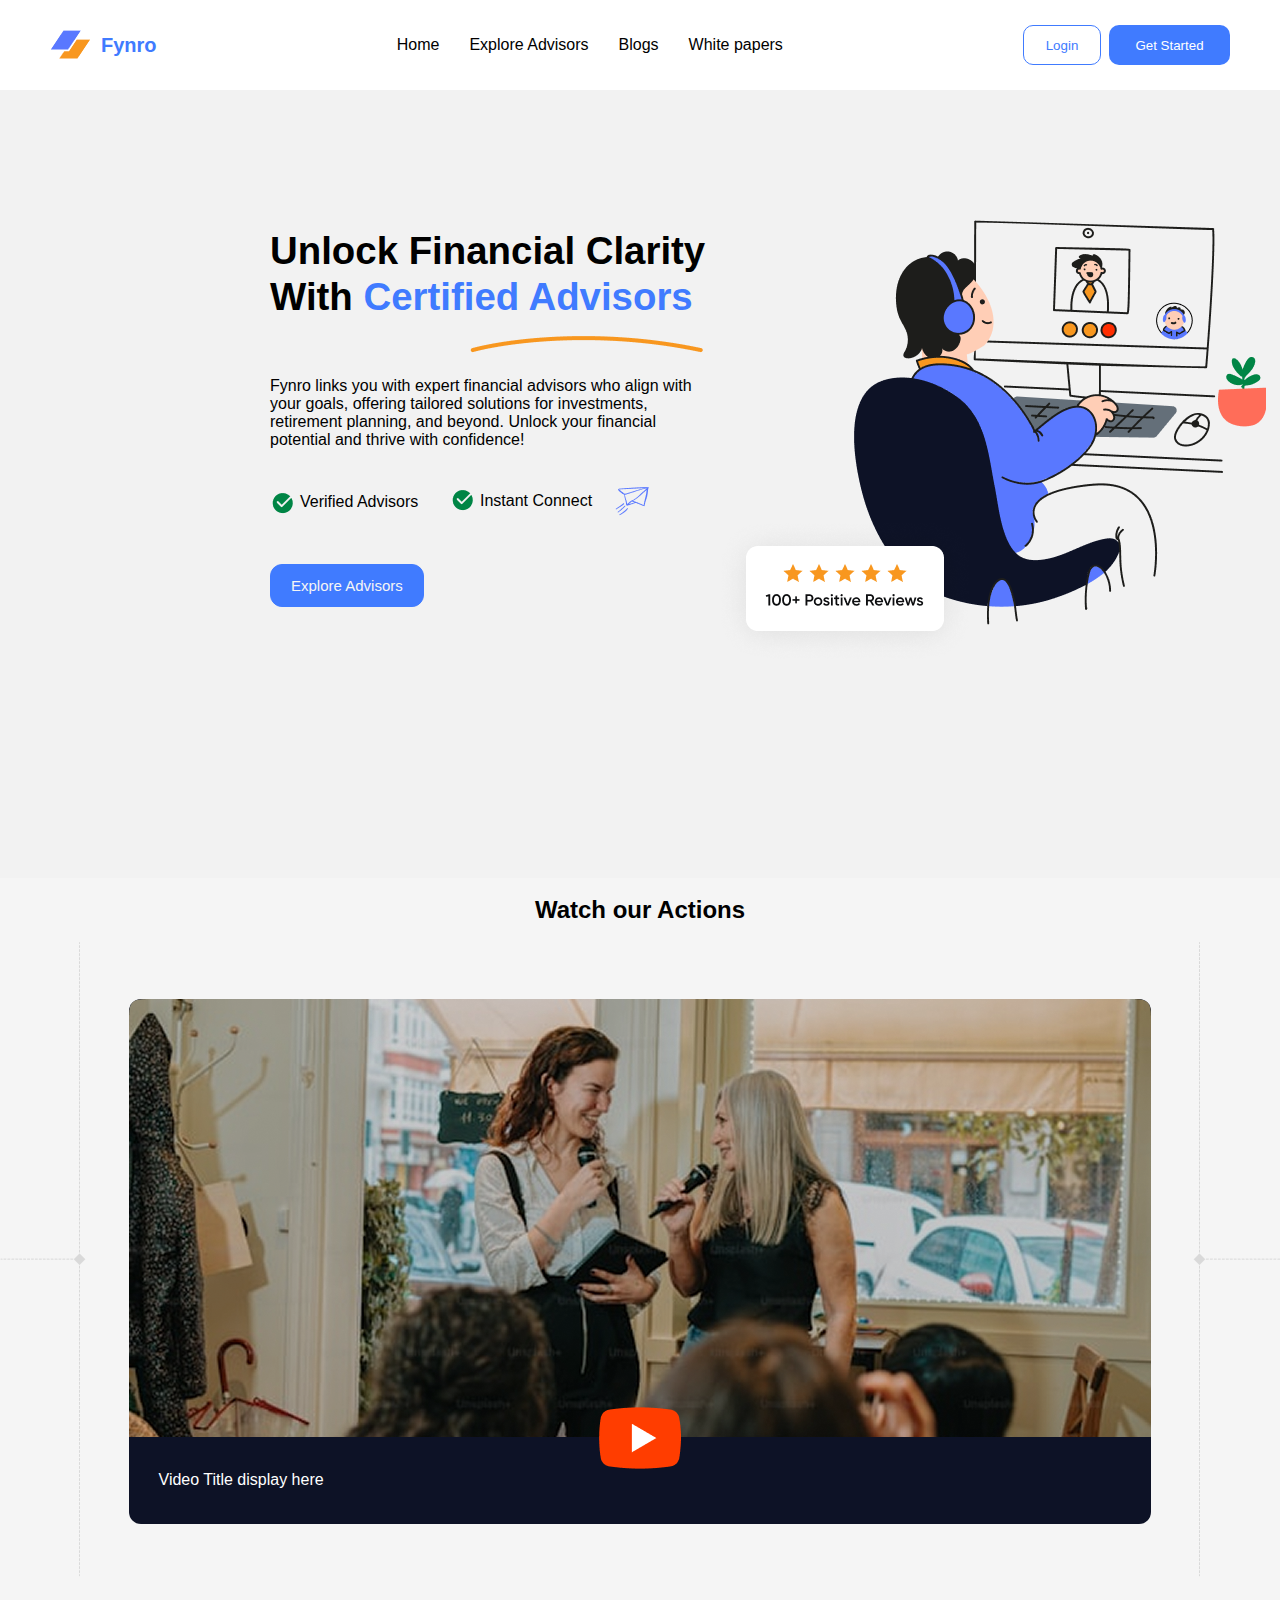
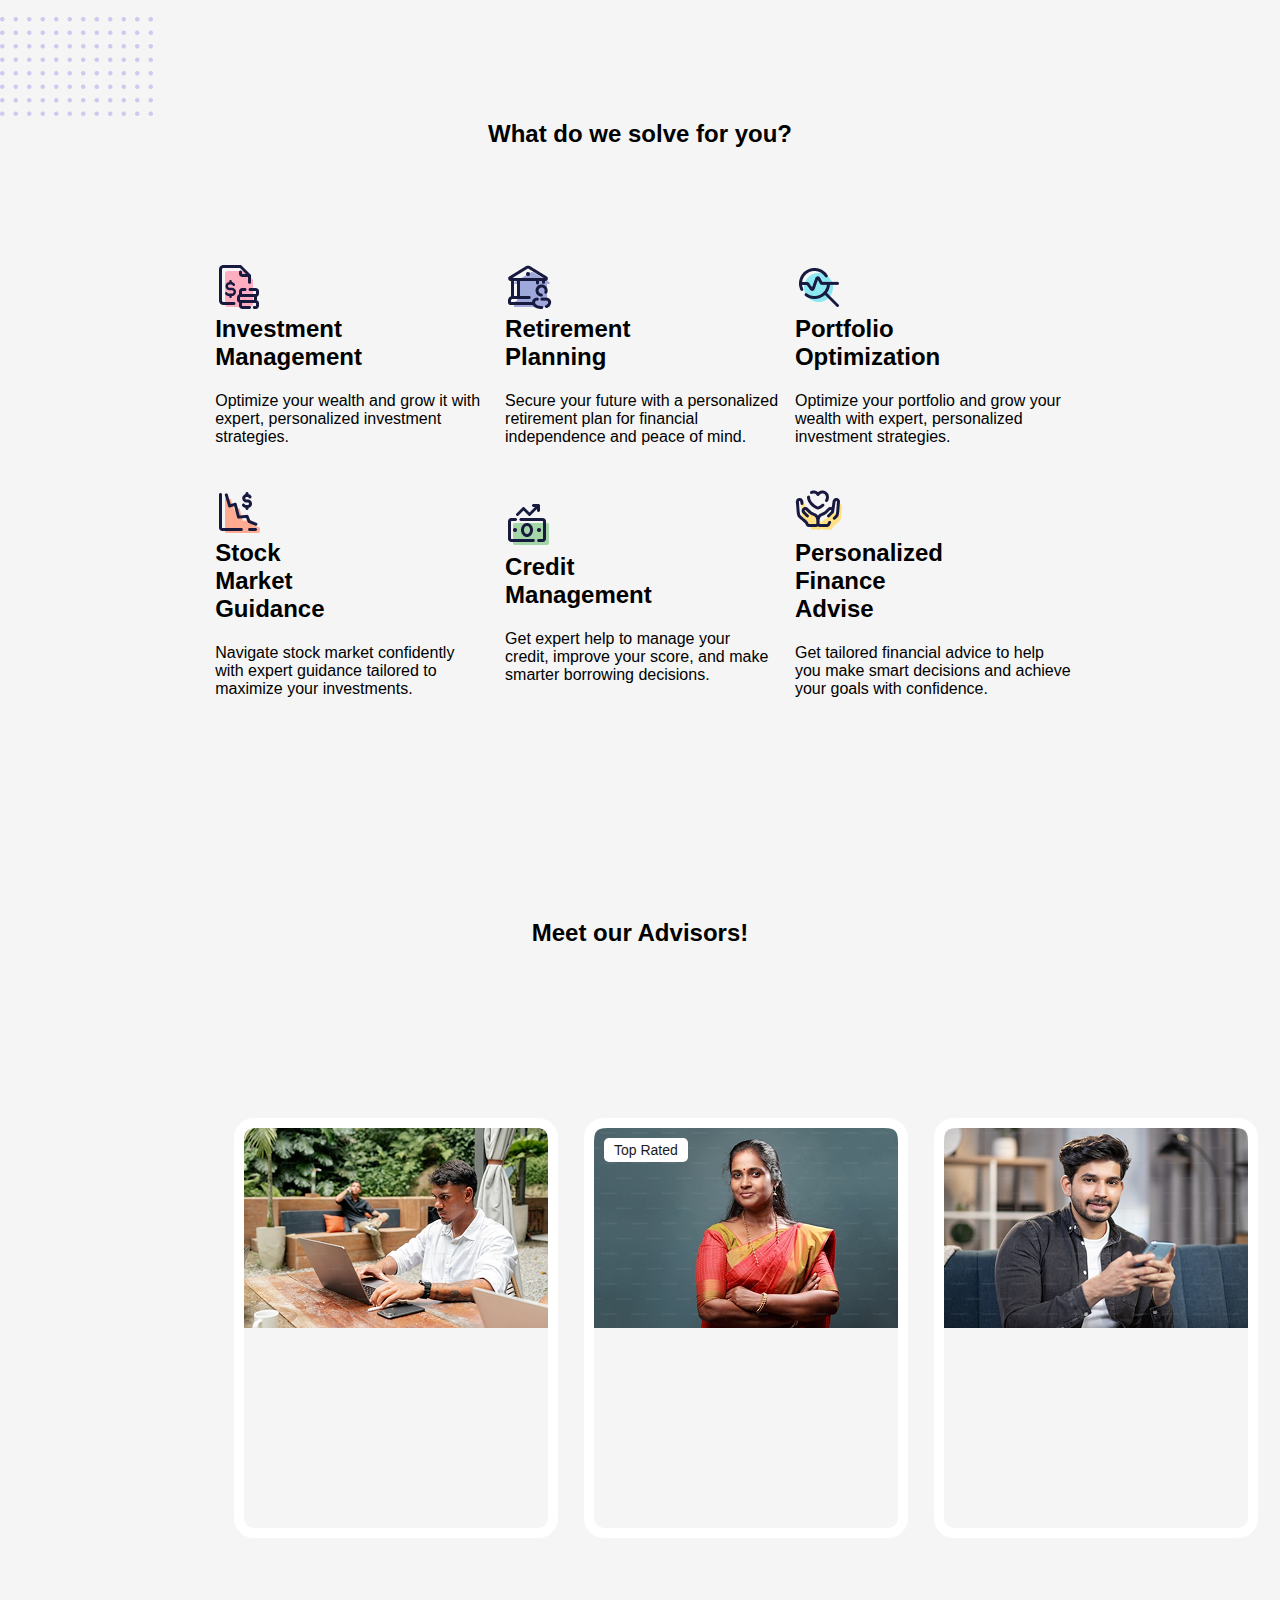
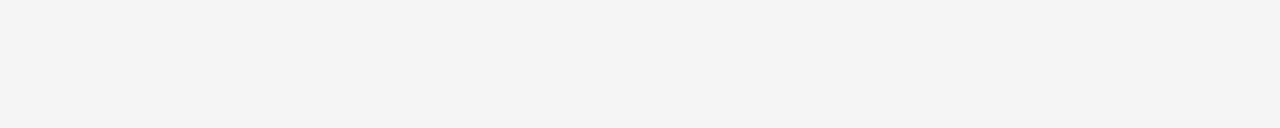
==== index.html @ e655e8bc "init" ====
<!DOCTYPE html>
<html lang="en">
<head>
    <meta charset="UTF-8">
    <meta name="viewport" content="width=device-width, initial-scale=1.0">
    <title>Fynro Website GTM</title>
    <link rel="stylesheet" href="">
    <link rel="stylesheet" href="style.css">
    <link href="https://fonts.cdnfonts.com/css/gilroy-bold" rel="stylesheet">
    <link rel="stylesheet" href="image.src/">
</head>
<body>

    <nav class="navbar">
        <div class="logo">
            <img src="image.src/Logo.png" alt="">
            <span>Fynro</span>
        </div>
        <ul class="list">
            <li><a href="#" class="active">Home</a></li>
            <li><a href="#">Explore Advisors</a></li>
            <li><a href="#">Blogs</a></li>
            <li><a href="#">White papers</a></li>
        </ul>
        <div class="buttons">
            <button class="login-btn">Login</button>
            <button class="get-started-btn">Get Started</button>
        </div>
    </nav>
    <div class="hello">
        <div class="hi">
            <div class="container">
                <div class="star"><img src="Frame 1000003969.png" alt=""></div>
                <h1>Unlock Financial Clarity<br>With <span class="highlight">Certified Advisors</span></h1>
                <br><br>
                <div class="line">
                    <img src="image.src/Vector 32.png" alt="">
                </div>
                <p>
                    Fynro links you with expert financial advisors who align with <br>your goals, offering tailored solutions 
                    for investments,<br> retirement planning, and beyond. Unlock your financial <br>potential and thrive with confidence!
                </p>
                <br>
                <div class="tick1"><img src="image.src/icons8-tick (2) 1.png" alt=""></div>
                <p class="k">Verified Advisors</p>
                <div class="tick2"><img src="image.src/icons8-tick (2) 1.png" alt=""></div>
                <p class="l">Instant Connect</p>
                <div class="tele"><img src="image.src/Frame 1000003962.png" alt=""></div>
                <button class="exp">Explore Advisors</button>
            </div>
        </div>
        <div class="img"><img src="image.src/Frame 1000004134.png" alt="image"></div>
    </div>
    <br>
    <h2 class="nigg">Watch our Actions</h2>
    <br>
    <div class="ji">
        <div class="desi"><img src="image.src/Group 1000003464.png" alt=""></div>
        <div class="box">
        <div class="yt"><img src="image.src/icons8-youtube-logo 1.png" alt="icons8-youtube-logo"></div>
        <div class="video"><img src="image.src/Rectangle 61064.png" alt=""></div>
        <div class="t"><p>Video Title display here</p></div>
        </div>

        <div class="desi1"><img src="image.src/Group 1000003460.png" alt=""></div>
    </div>
    <br><br>
    <div class="dots"><img src="image.src/dots.png" alt=""></div>
    <h2 class="nigg">What do we solve for you?</h2>
    <div class="box-3">
        <div class="cont">
            <div class="serve">
                <div><img src="image.src/icons8-investment 1.png" alt=""></div>
                <div class="ti"><h2>Investment Management</h2></div>
                <p>Optimize your wealth and grow it with <br>expert, personalized investment <br>strategies.</p>
            </div>
            <div class="serve">
                <div><img src="image.src/icons8-broker 1.png" alt=""></div>
                <div class="ti"><h2>Retirement Planning</h2></div>
                <p>Secure your future with a personalized <br>retirement plan for financial <br> independence and peace of mind.</p>
            </div>
            <div class="serve">
                <div><img src="image.src/icons8-financial-growth-analysis 1.png" alt=""></div>
                <div class="ti"><h2>Portfolio Optimization</h2></div>
                <p>Optimize your portfolio and grow your <br> wealth with expert, personalized <br> investment strategies.</p>
            </div>
            <div class="serve">
                <div><img src="image.src/icons8-financial-crisis 1.png" alt=""></div>
                <div class="ti"><h2>Stock Market Guidance</h2></div>
                <p>Navigate stock market confidently <br> with expert guidance tailored to <br>maximize your investments.</p>
            </div>
            <div class="serve">
                <img src="image.src/icons8-profit 1.png" alt="">
                <div class="ti"><h2>Credit Management</h2></div>
                <p>Get expert help to manage your <br>credit, improve your score, and make <br>smarter borrowing decisions.</p>
            </div>
            <div class="serve">
                <div><img src="image.src/icons8-charity 1.png" alt=""></div>
                <div class="ti"><h2>Personalized Finance Advise</h2></div>
                <p>Get tailored financial advice to help <br>you make smart decisions and achieve <br> your goals with confidence.</p>
            </div>
        </div>
    </div>
    <h2 class="nigg">Meet our Advisors!</h2>
    <div class="conta">
        <div class="advi">
            <div class="x"><img src="image.src/Rectangle 61040.png" alt=""></div>
            <div class="x"><img src="image.src/Rectangle 61040 (1).png" alt=""> <button class="top">Top Rated</button></div>
            <div class="x"><img src="image.src/Rectangle 61040 (2).png"></div>
        </div>
    </div>
</body>
</html>
---- style.css ----
* {
    margin: 0;
    padding: 0;
    box-sizing: border-box;
}

body {
    background-color: #f5f5f5;
    font-family: 'Gilroy', sans-serif;
}

.navbar {
    display: flex;
    align-items: center;
    justify-content: space-between;
    background: white;
    text-size-adjust: 18px;
    padding: 25px 50px;
}

.logo {
    display: flex;
    align-items: center;
    font-size: 20px;
    font-weight: bold;
    color: black;
}

.logo img {
    width: 40p.89x;
    margin-right: 10px;
}

.list {
    list-style: none;
    display: flex;
    gap: 30px;
}

.list li {
    display: inline;
}

.list a {
    text-decoration: none;
    color: black;
    font-size: 16px;
    font-weight: 500;
}
.list a:hover{
    color:#F8971F;
    transition: .1s;
}
.active{
    color: #F8971F;
}
.buttons {
    display: flex;
    justify-content: center;
    gap: 8px;
    cursor: pointer;
}

.login-btn {
    width: 78px;
    height: 40px;
    padding: 10px 20px;
    border: 1px solid #407BFF;
    background: white;
    color: #407BFF;
    border-radius: 10px;
    cursor: pointer;
    gap: 8px;
}

.get-started-btn {
    width: 121px;
    height: 40px;
    padding: 10px 20px;
    background: #407BFF;
    color: white;
    border: none;
    border-radius: 10px;
    cursor: pointer;
}
.hello{

    display: flex; 
    justify-content: space-between;
    width: 1336px;
    height: 788px;
    gap: 20px; 
    padding: 20px;
    background-color:#f2f2f2;
}
.img{
    position: relative;
    top: 100px;
    right: 50px ;
}
.hi{
    position: relative;
    top: 100px;
    left: 250px;
    width: 545px;
    height: 462px;
}
.text{
    font-size: larger;
    font-weight: 800;
}
span{
    color: #407BFF;
}
h1{
    font-size: 36px;
    font-weight: 700;
    line-height: 1.2;
    color: #000;
    font-size: 240%;
}
p{
    width: 450px;
    height:96px;
    font-weight: 400;
    font-family: 'Gilroy', sans-serif;
}
.line{
    position: relative;
    top: -20px;
    left: 200px;
}
.star{
    position: relative;
    top: 20px;
    right: 32px;
}
.tick1{
    position: relative;
}
.tick2{
    position: relative;
    top: -128px;
    right: -180px;
}
.k{
    position: relative;
    top: -27px;
    left: 30px;

}
.l{
    position: relative;
    top: -153px;
    right: -210px;
}
.tele{
    position: relative;
    top: -254px;
    right: -345px;
}
.exp{
    position: relative;
    bottom: 210px;
    border: 1px solid #407BFF;
    border-radius: 12px;
    size: 56px;
    gap: 8px;
    padding: 12px 20px;
    color: #f5f5f5;
    background-color: #407BFF;
    font-size: 15px;
    cursor: pointer;
}
.ji{
    background-color: #f5f5f5;
    text-align: center;
    display: flex;
    justify-content: center; /* Centers horizontally */
    align-items: center;
}
.nigg{
    text-align: center;
}
.video{
    width: 1022px;
    height: 438px;
}
.box{
    width: 1022px;
    height: 525px; 
    background-color: #0D1226;
    border-radius: 12px;
}
.ji{
    justify-content: space-between;
}
.t{
    text-align: left;
    padding: 30px;
    font-family: 'Gilroy', sans-serif;
}
.t p{
    size: 20px;
    font-weight: 400;
    line-height: 26px;
    color: #ffff;
}
.yt{
    position: absolute;
    top: 160%;
    left: 50%;
    transform: translate(-50%, -50%);
    height: auto;
    cursor: pointer; 
}
.box-3{
    padding: 15px 9%;
    padding-bottom: 100px;

}
.cont{
    display: grid;
    width: 100%;
    height: 100%;
    align-items: center;
    grid-template-columns: repeat(3, .5fr);
    padding: 90px;

}
.ti{
    display: flex;
    justify-content: flex-start;    
}
.cont p{
    display: flex;
    align-items: center;
}
.serve{
    justify-content: space-around;
    width: 100px;
    height: auto;
    padding: 10px;

}
.conta{
    height: 781px;
    text-align: center;
    padding: 260px;
    border: 1px solid;
    border-image-source: linear-gradient(89.88deg, rgba(89, 120, 255, 0.12) -0.71%, rgba(89, 120, 255, 0) 87.02%);


}
.advi{
    display: flex;
    justify-content: space-around;
    height: 420px;
    width: 1050px;
    position: relative;
    bottom: 100px;
    left: -50px;

}
.x{
    position: relative;
    top: 10px;
    left: 10px;
    justify-content: space-between;
    border: 10px solid #ffffff;
    border-radius: 20px;
}
.top{
    display: inline-block;
    background-color: white;
    color: #1a1a1a;
    font-size: 14px;
    font-weight: 200;
    padding: 4px 10px;
    border-radius: 5px;
    border: none;
    position: absolute;
    top: 10px;
    left: 10px;
    cursor: pointer;
}
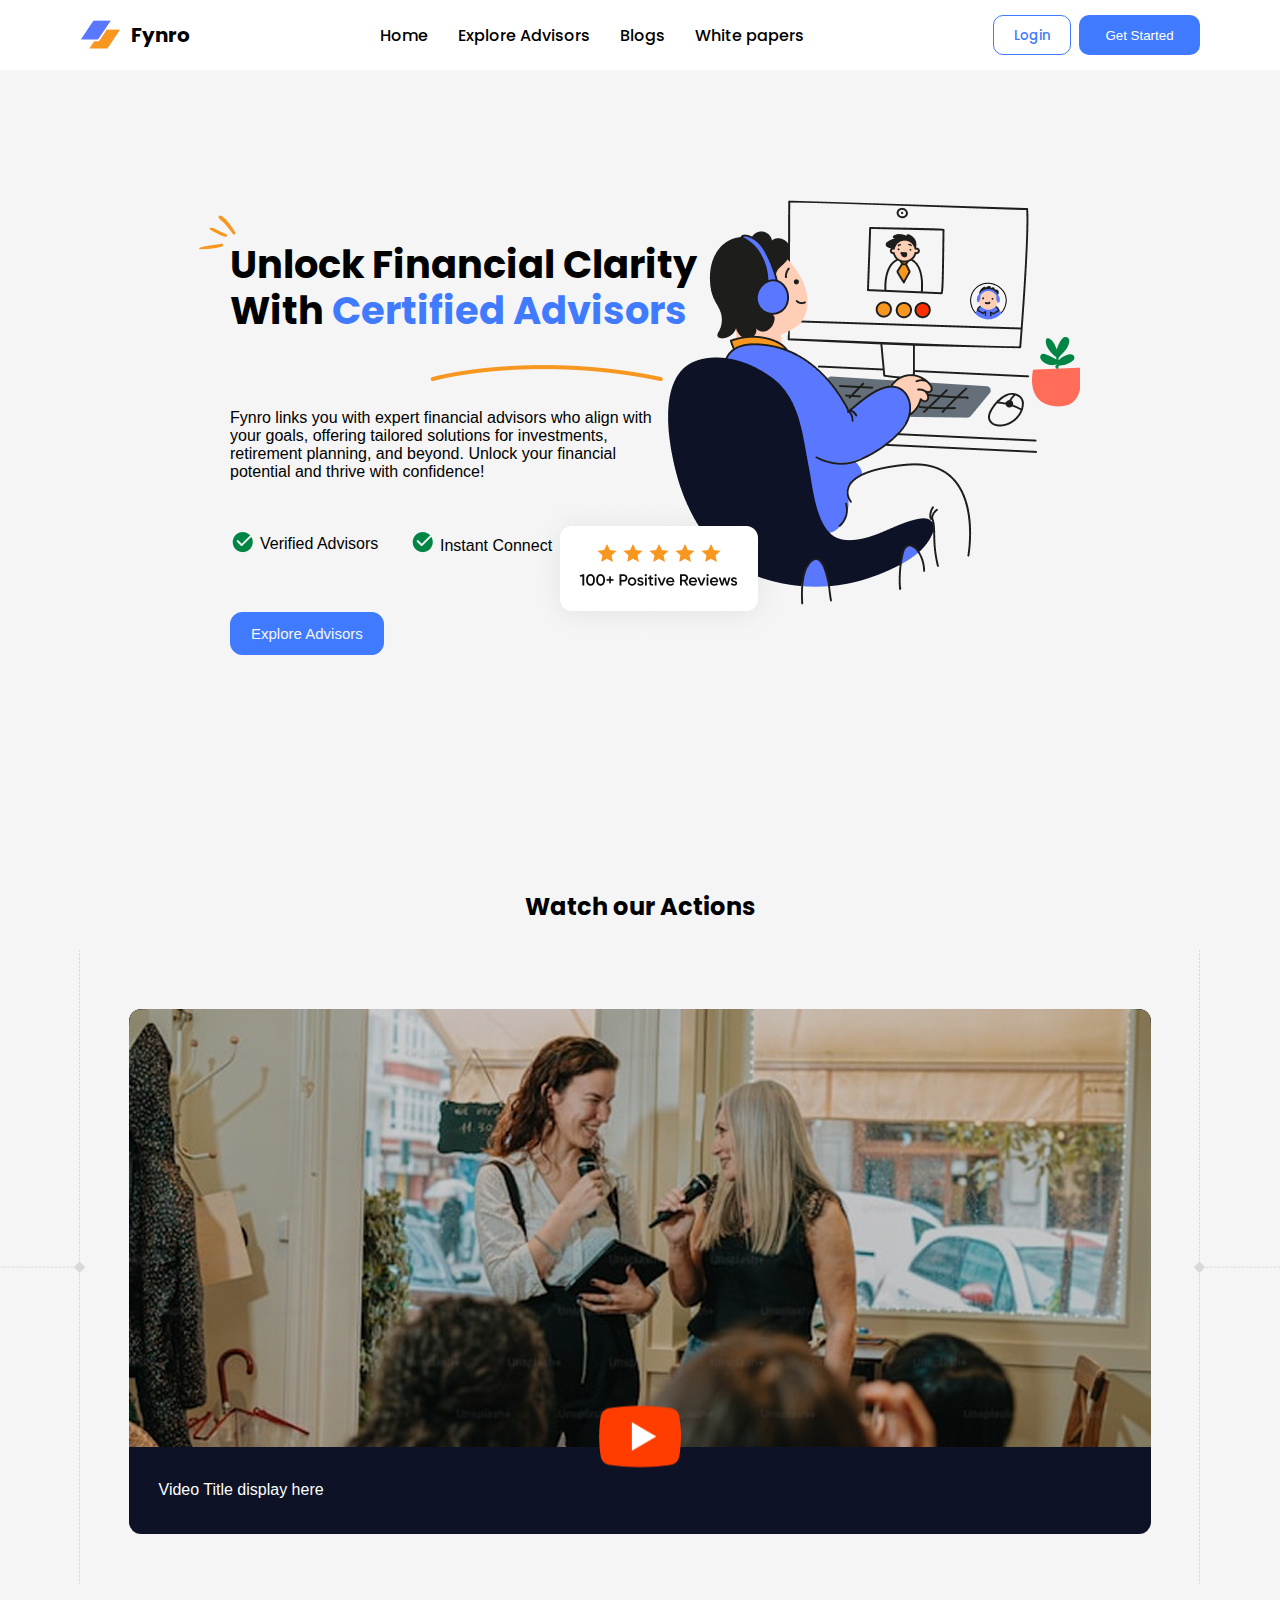
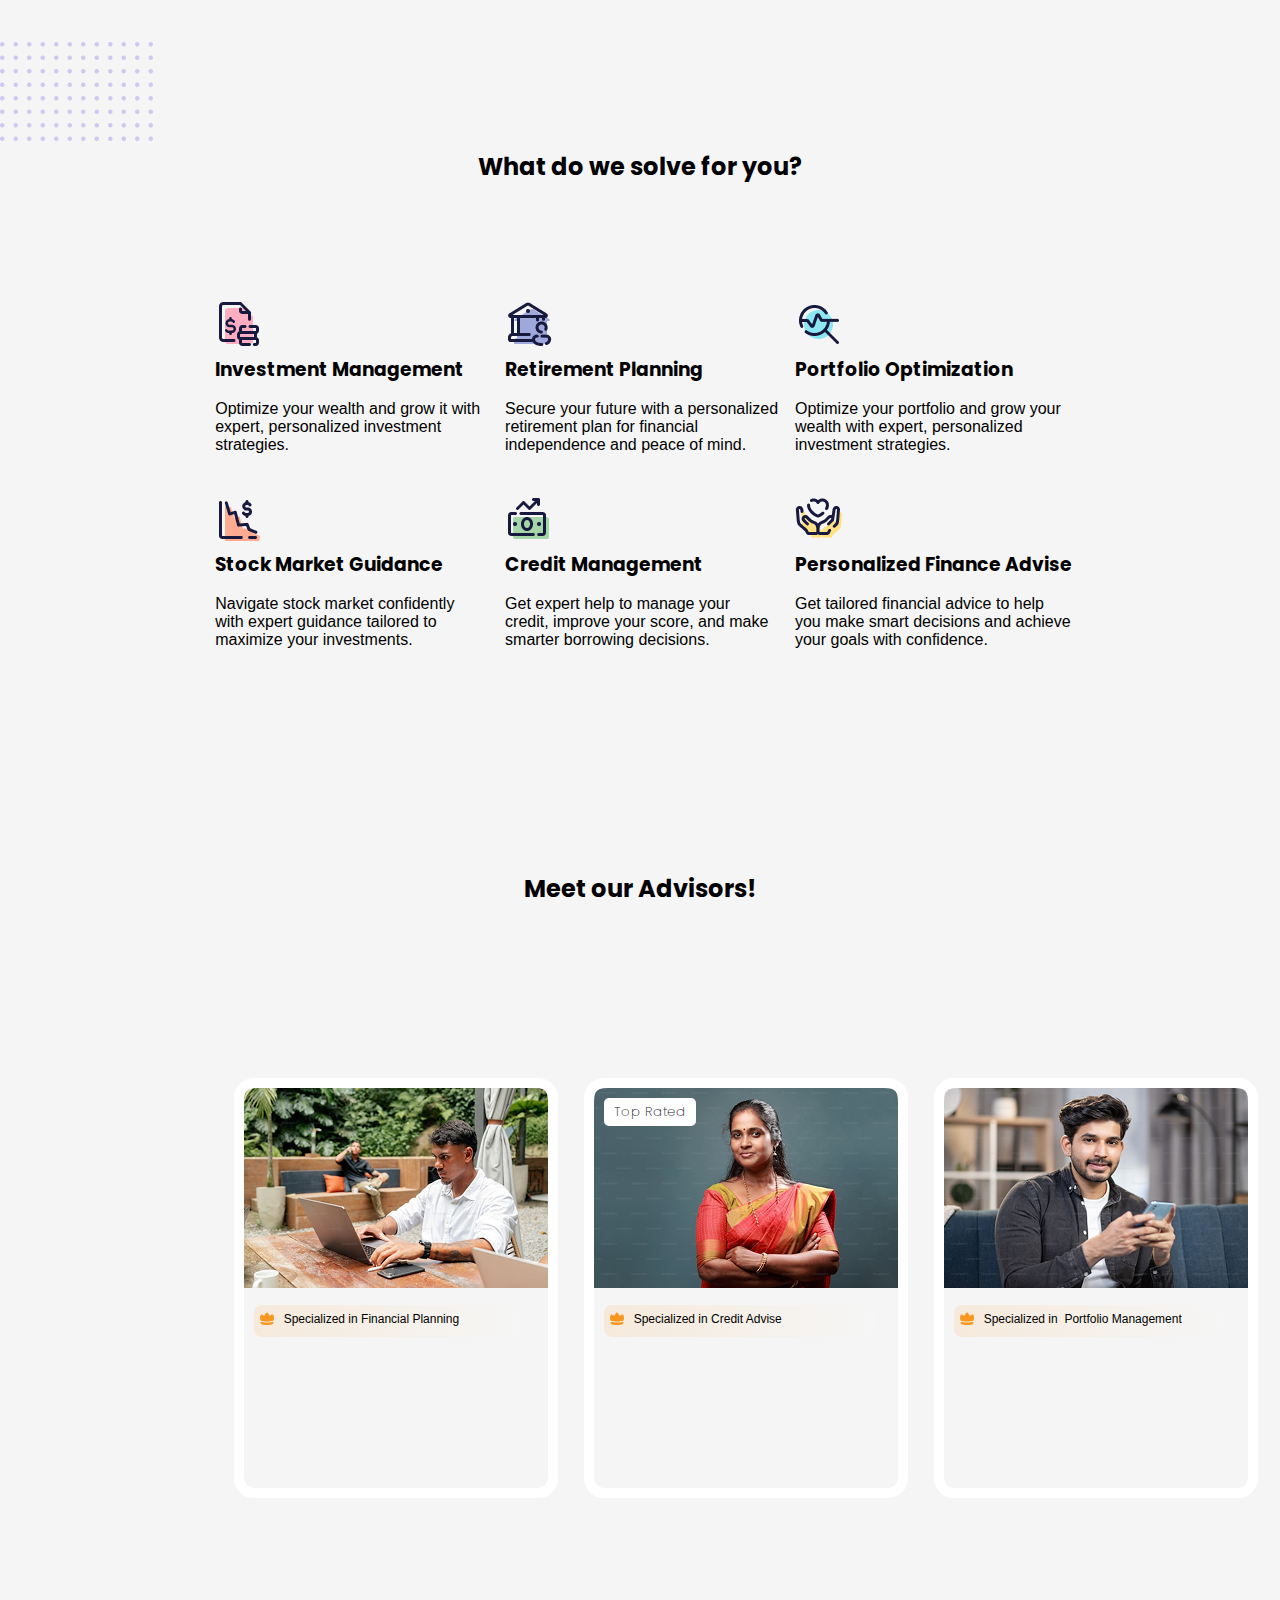
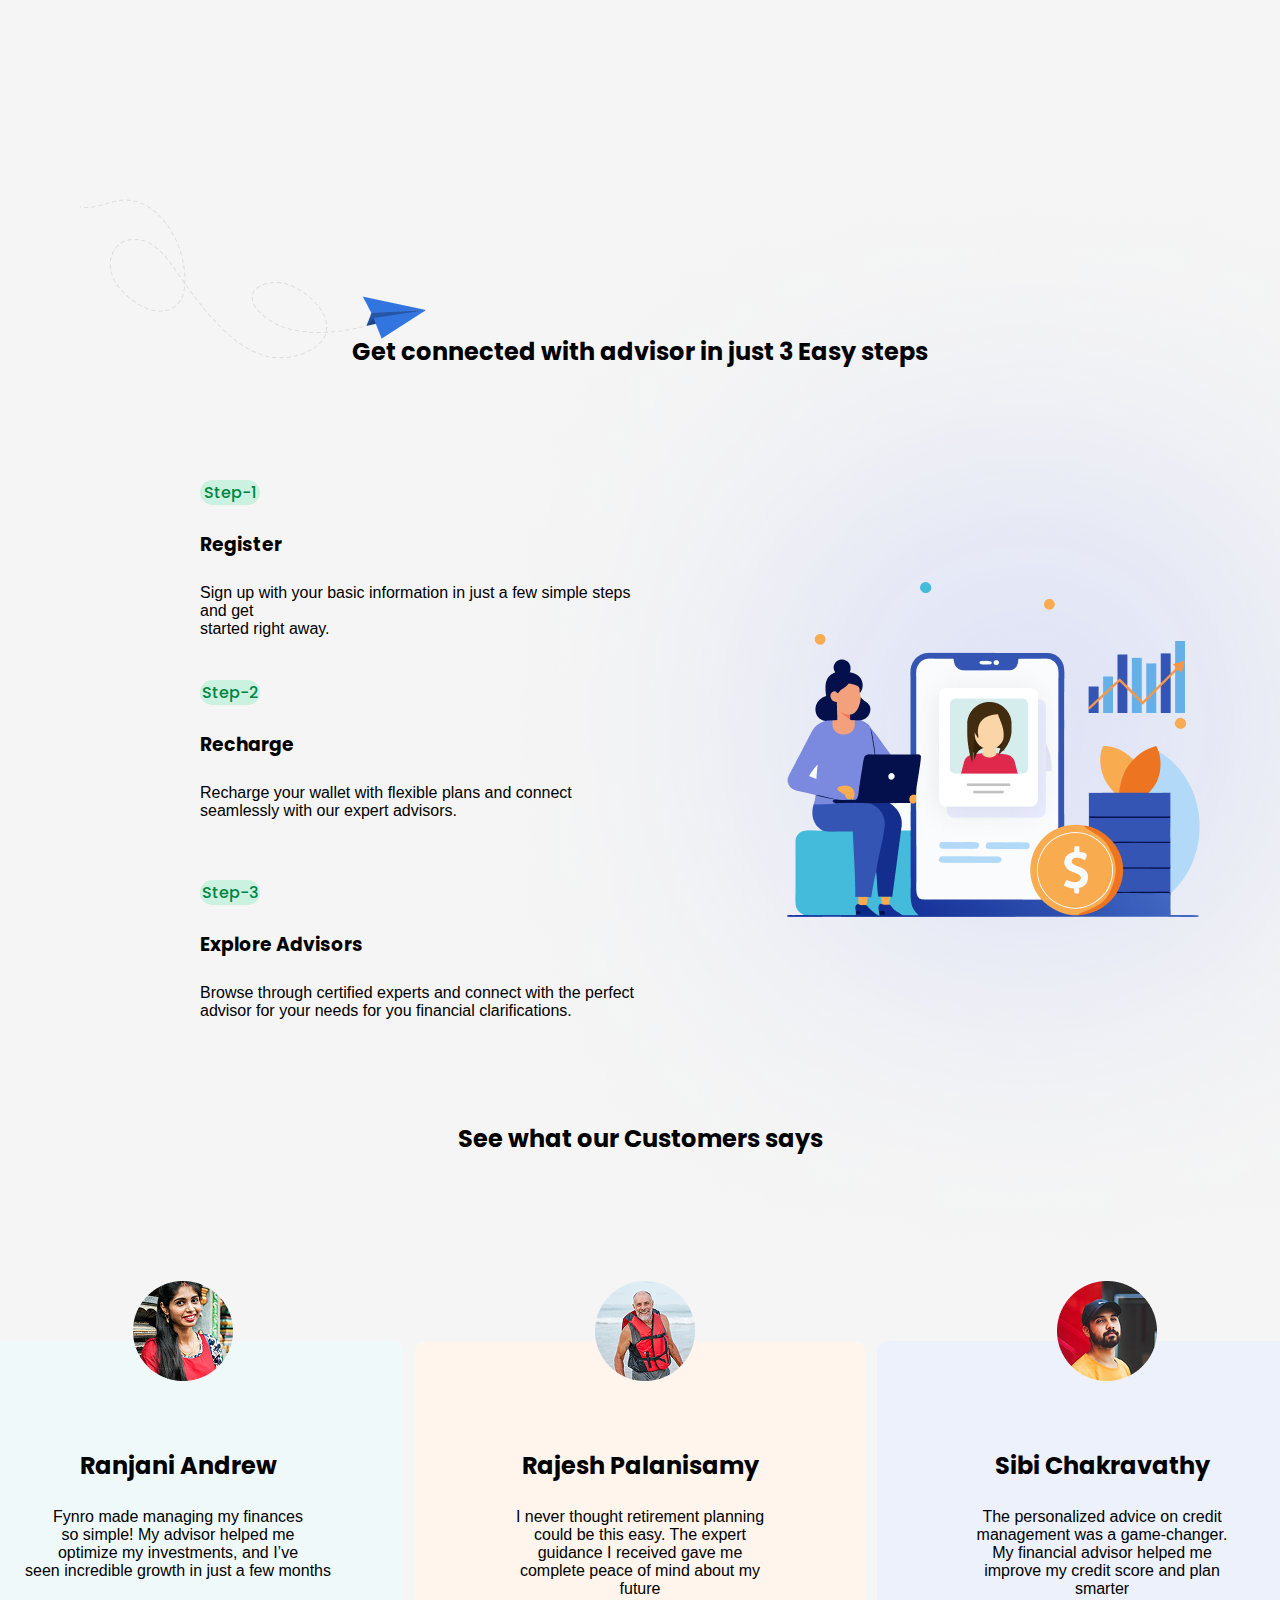
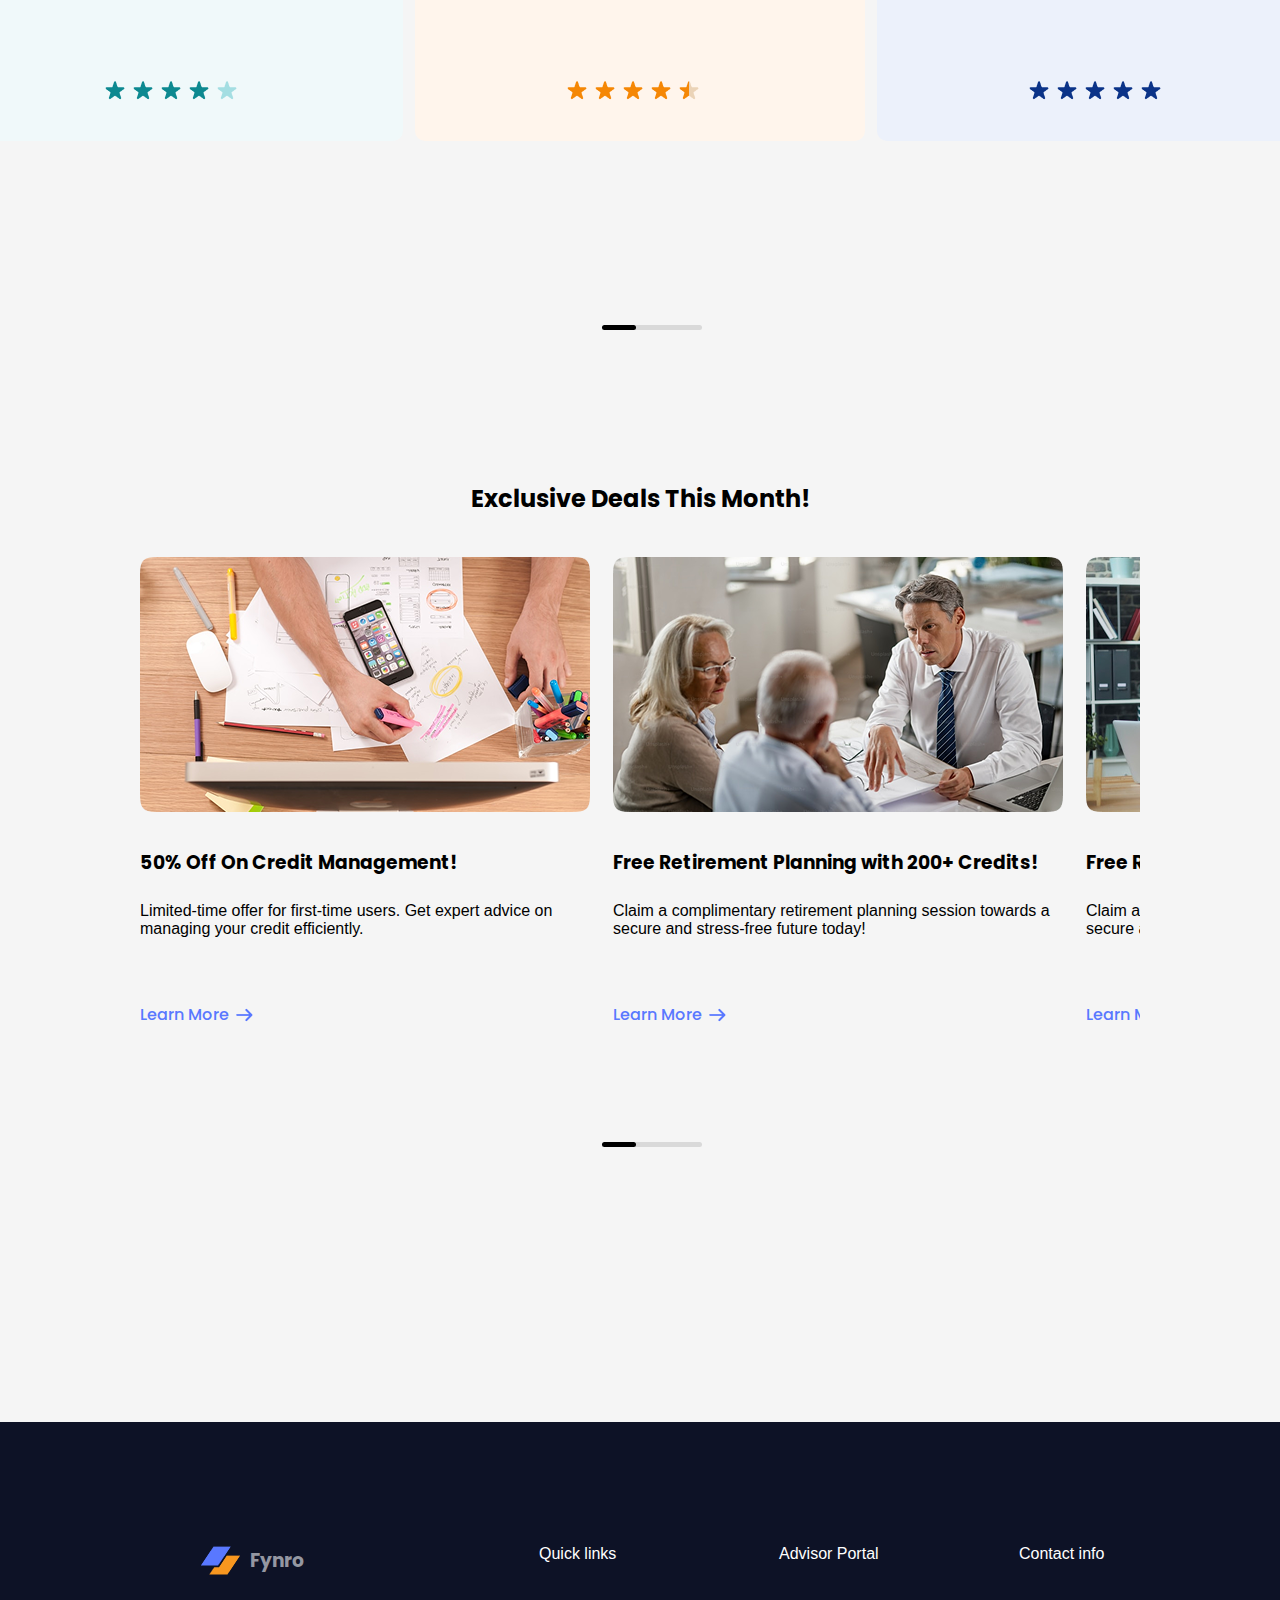
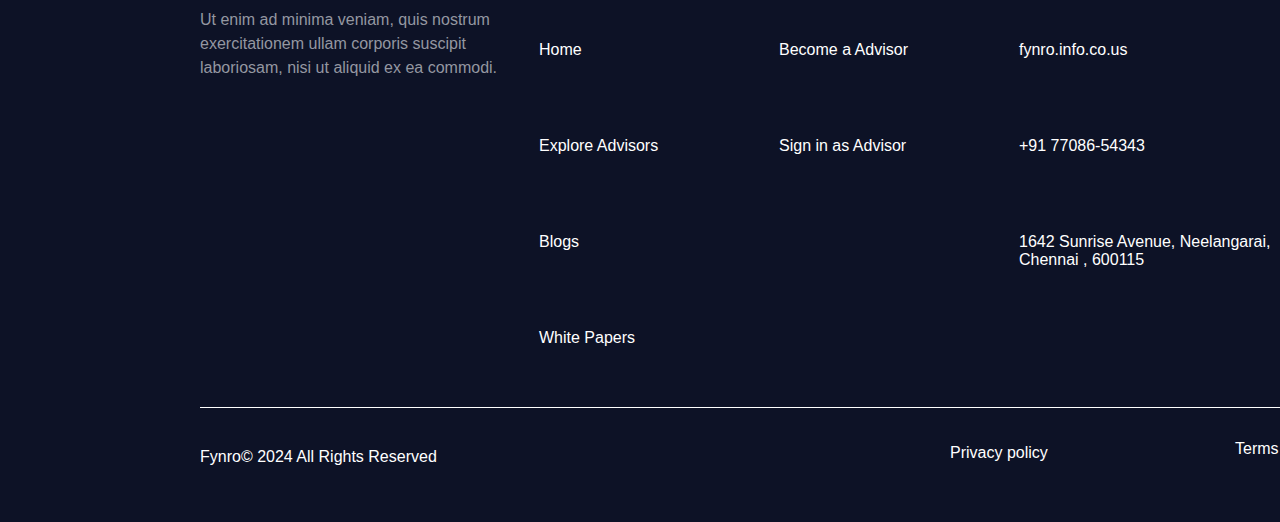
==== commit 0e8a9053: "added 4 pages" ====
--- a/index.html
+++ b/index.html
@@ -6,8 +6,14 @@
     <title>Fynro Website GTM</title>
     <link rel="stylesheet" href="">
     <link rel="stylesheet" href="style.css">
-    <link href="https://fonts.cdnfonts.com/css/gilroy-bold" rel="stylesheet">
+    <link rel="preconnect" href="https://fonts.googleapis.com">
+<link rel="preconnect" href="https://fonts.gstatic.com" crossorigin>
+<link href="https://fonts.googleapis.com/css2?family=Poppins:ital,wght@0,100;0,200;0,300;0,400;0,500;0,600;0,700;0,800;0,900;1,100;1,200;1,300;1,400;1,500;1,600;1,700;1,800;1,900&display=swap" rel="stylesheet">
+<link href="https://fonts.cdnfonts.com/css/gilroy-bold" rel="stylesheet">
+
     <link rel="stylesheet" href="image.src/">
+    
+    
 </head>
 <body>
 
@@ -27,10 +33,11 @@
             <button class="get-started-btn">Get Started</button>
         </div>
     </nav>
+    <div class="fpo">
     <div class="hello">
         <div class="hi">
             <div class="container">
-                <div class="star"><img src="Frame 1000003969.png" alt=""></div>
+                <div class="star"><img src="image.src/Frame 1000003969.png" alt=""></div>
                 <h1>Unlock Financial Clarity<br>With <span class="highlight">Certified Advisors</span></h1>
                 <br><br>
                 <div class="line">
@@ -51,7 +58,8 @@
         </div>
         <div class="img"><img src="image.src/Frame 1000004134.png" alt="image"></div>
     </div>
-    <br>
+    <br><br><br><br>
+
     <h2 class="nigg">Watch our Actions</h2>
     <br>
     <div class="ji">
@@ -65,38 +73,38 @@
         <div class="desi1"><img src="image.src/Group 1000003460.png" alt=""></div>
     </div>
     <br><br>
-    <div class="dots"><img src="image.src/dots.png" alt=""></div>
+    <span class="dots"><img src="image.src/dots.png" alt=""></span>
     <h2 class="nigg">What do we solve for you?</h2>
     <div class="box-3">
         <div class="cont">
             <div class="serve">
                 <div><img src="image.src/icons8-investment 1.png" alt=""></div>
-                <div class="ti"><h2>Investment Management</h2></div>
+                <div class="ti"><h3>Investment Management</h3></div>
                 <p>Optimize your wealth and grow it with <br>expert, personalized investment <br>strategies.</p>
             </div>
             <div class="serve">
                 <div><img src="image.src/icons8-broker 1.png" alt=""></div>
-                <div class="ti"><h2>Retirement Planning</h2></div>
+                <div class="ti"><h3>Retirement Planning</h3></div>
                 <p>Secure your future with a personalized <br>retirement plan for financial <br> independence and peace of mind.</p>
             </div>
             <div class="serve">
                 <div><img src="image.src/icons8-financial-growth-analysis 1.png" alt=""></div>
-                <div class="ti"><h2>Portfolio Optimization</h2></div>
+                <div class="ti"><h3>Portfolio Optimization</h3></div>
                 <p>Optimize your portfolio and grow your <br> wealth with expert, personalized <br> investment strategies.</p>
             </div>
             <div class="serve">
                 <div><img src="image.src/icons8-financial-crisis 1.png" alt=""></div>
-                <div class="ti"><h2>Stock Market Guidance</h2></div>
+                <div class="ti"><h3>Stock Market Guidance</h3></div>
                 <p>Navigate stock market confidently <br> with expert guidance tailored to <br>maximize your investments.</p>
             </div>
             <div class="serve">
                 <img src="image.src/icons8-profit 1.png" alt="">
-                <div class="ti"><h2>Credit Management</h2></div>
+                <div class="ti"><h3>Credit Management</h3></div>
                 <p>Get expert help to manage your <br>credit, improve your score, and make <br>smarter borrowing decisions.</p>
             </div>
             <div class="serve">
                 <div><img src="image.src/icons8-charity 1.png" alt=""></div>
-                <div class="ti"><h2>Personalized Finance Advise</h2></div>
+                <div class="ti"><h3>Personalized Finance Advise</h3></div>
                 <p>Get tailored financial advice to help <br>you make smart decisions and achieve <br> your goals with confidence.</p>
             </div>
         </div>
@@ -104,10 +112,161 @@
     <h2 class="nigg">Meet our Advisors!</h2>
     <div class="conta">
         <div class="advi">
-            <div class="x"><img src="image.src/Rectangle 61040.png" alt=""></div>
-            <div class="x"><img src="image.src/Rectangle 61040 (1).png" alt=""> <button class="top">Top Rated</button></div>
-            <div class="x"><img src="image.src/Rectangle 61040 (2).png"></div>
-        </div>
-    </div>
+            <div class="x">
+                <img src="image.src/Rectangle 61040.png" alt="">
+                <div class="ula">
+                    <img src="image.src/icons8-crown (1) 1.png" alt=""style="width: 16px; height: 16px; " class="ig">
+                    <p class="cd">  Specialized in Financial Planning</p>
+                </div>
+            </div>
+            <div class="x">
+                <img src="image.src/Rectangle 61040 (1).png" alt=""> <button class="top">Top Rated</button>
+                <div class="ula">
+                    <img src="image.src/icons8-crown (1) 1.png" alt=""style="width: 16px;height: 16px;"class="ig">
+                    <p class="cd">  Specialized in Credit Advise</p>
+                </div>
+            </div>
+            <div class="x">
+                <img src="image.src/Rectangle 61040 (2).png">
+                <div class="ula">
+                    <img src="image.src/icons8-crown (1) 1.png" alt="" style="width: 16px;height: 16px;" class="ig">
+                    <p class="cd">  Specialized in  Portfolio Management</p>
+                </div>
+            </div>
+        </div>
+    </div>
+    <img src="image.src/Group (1).png" alt="" style="position: relative; top: 80px; left: 80px;">
+    <h2 class="nigg">Get connected with advisor in just 3 Easy steps</h2>
+    <div class="page-4">
+        <div class="frnd">
+            <div class="step">
+                <div style="width: 60px;height: 25px;border-radius: 15px; background: #CBF2E0; text-align:inherit;font-weight: 500; color: #008545; display: flex;justify-content: center;">Step-1</div>
+                <br>
+                <h3>Register</h3>
+                <br>
+                <p>Sign up with your basic information in just a few simple steps and get <br>started right away.</p>
+            </div>
+            <div class="step">
+                <div style="width: 60px;height: 25px;border-radius: 15px; background: #CBF2E0; text-align:inherit;font-weight: 500; color: #008545; display: flex;justify-content: center;">Step-2</div>
+                <br>
+                <h3 >Recharge</h3>
+                <br>
+                <p>Recharge your wallet with flexible plans and connect seamlessly with our expert advisors.</p>
+            </div>
+            <div class="step">
+                <div style="width: 60px;height: 25px;border-radius: 15px; background: #CBF2E0; text-align:inherit;font-weight: 500; color: #008545; display: flex;justify-content: center;">Step-3</div>
+                <br>
+                <h3>Explore Advisors</h3>
+                <br>
+                <p>Browse through certified experts and connect with the perfect <br> advisor for your needs for you financial clarifications.</p>
+            </div> 
+        </div>
+            <div class="image-4"><img src="image.src/Frame 1000003954 (1).png" alt="" ></div>
+    </div>
+    <br><br>
+    <h2 class="nigg">See what our Customers says</h2>
+    <div class="page-5">
+        <div class="cont-5">
+            <div class="content-51">
+                <img src="image.src/logo (3).png" alt="" class="img1">
+                <h2>Ranjani Andrew</h2><br>
+                <p>Fynro made managing my finances <br> so simple! My advisor helped me <br> optimize my investments, and I’ve <br> seen incredible growth in just a few months</p>
+                <br><br><br>
+                <img src="image.src/Frame 1000003973.png" alt="" class="imge">
+            </div>
+            <div class="gap1">   </div>
+            <div class="content-52">
+                <img src="image.src/logo (4).png" alt="" class="img1">
+                <h2>Rajesh Palanisamy</h2><br>
+                <p>I never thought retirement planning  <br>could be this easy. The expert <br>guidance I received gave me <br> complete peace of mind about my <br> future</p>
+                <br><br><br>
+                <img src="image.src/Frame 1000003973 (1).png" alt="" class="imge">
+            </div>
+            <div class="gap1">   </div>
+            <div class="content-53">
+                <img src="image.src/logo (5).png" alt="" class="img1">
+                <h2>Sibi Chakravathy</h2><br>
+                <p>The personalized advice on credit <br>management was a game-changer. <br>My financial advisor helped me <br> improve my credit score and plan <br> smarter</p>
+                <br><br><br>
+                <img src="image.src/Frame 1000003973 (2).png" alt="" class="imge">
+            </div>
+        </div>
+    </div>
+    <div class="scroll">
+        <div class="black"></div>
+    </div>
+    <br><br><br><br><br><br>
+    <h2 class="nigg">Exclusive Deals This Month!</h2>
+    <div class="page-6">
+        <div class="cont-6">
+            <div class="content-6">
+                <img src="image.src/Rectangle 61063.png" alt="">
+                <h3 style="white-space: pre;">
+50% Off On Credit Management!</h3><br>
+                <p>Limited-time offer for first-time users. Get expert advice on managing your credit efficiently.</p>
+                <span>Learn More</span>
+                <img src="image.src/icons8-right-arrow (4) 1 (1).png" alt="" style="position: relative; top: 6px;">
+            </div>
+            <div class="content-6">
+                <img src="image.src/Rectangle 61064 (1).png" alt="">
+                <h3 style="white-space: pre;">
+Free Retirement Planning with 200+ Credits!</h3><br>
+                <p>Claim a complimentary retirement planning session towards a secure and stress-free future today!</p>
+                <span>Learn More</span>
+                <img src="image.src/icons8-right-arrow (4) 1 (1).png" alt="" style="position: relative; top: 6px;">
+
+            </div>
+            <div class="content-6">
+                <img src="image.src/Rectangle 61064 (5).png" alt="">
+                <h3 style="white-space: pre;">
+Free Retirement Planning with 200+ Credits!</h3><br>
+                <p>Claim a complimentary retirement planning session towards a secure and stress-free future today!</p>
+                <span>Learn More</span>
+                <img src="image.src/icons8-right-arrow (4) 1 (1).png" alt="" style="position: relative; top: 6px;">
+            </div>
+
+        </div>
+    </div>
+    <br><br><br>
+    <div class="scroll">
+        <div class="black"></div>
+    </div><br><br><br>
+    <div class="page-8-dup">
+    <div class="page-8">
+        <div class="cont-8">
+            <div class="content-8" >
+                <img src="image.src/Logo.png" alt="">
+                <h3 style="position: relative; left: 50px; bottom: 35px;">Fynro</h3>
+                <p>Ut enim ad minima veniam, quis nostrum <br> exercitationem ullam corporis suscipit <br> laboriosam, nisi ut aliquid ex ea commodi.</p>
+                <div class="facebook">
+                    <img src="" alt="">
+                </div>
+            </div>
+            <div class="content-81">
+                <p>Quick links</p>
+                <p>Home</p>
+                <p>Explore Advisors</p>
+                <p>Blogs</p>
+                <p>White Papers</p>
+            </div>
+            <div class="content-82">
+                <p>Advisor Portal</p>
+                <p>Become a Advisor</p>
+                <p>Sign in as Advisor</p>
+            </div>
+            <div class="content-83">
+                <p>Contact info</p>
+                <p>fynro.info.co.us</p>
+                <p>+91 77086-54343</p>
+                <p>1642 Sunrise Avenue, Neelangarai, <br>Chennai , 600115</p>
+                
+            </div>
+        </div>
+    </div>
+    <p style="position: relative; bottom: 160px;  color: white; left: 200px;">Fynro© 2024 All Rights Reserved</p>
+    <p style="position: relative; bottom: 260px; color: white ;left: 950px;">Privacy policy</p>
+    <p style="position: relative; bottom: 360px; color:white; left: 1235px;">Terms of use</p>
+</div>
+</div>
 </body>
 </html>--- a/style.css
+++ b/style.css
@@ -6,16 +6,28 @@
 
 body {
     background-color: #f5f5f5;
-    font-family: 'Gilroy', sans-serif;
-}
-
+    font-family: "poppins";
+    font-weight: 500;
+}
+.fpo{
+    overflow: hidden;
+}
 .navbar {
     display: flex;
     align-items: center;
     justify-content: space-between;
     background: white;
     text-size-adjust: 18px;
-    padding: 25px 50px;
+    position: fixed; 
+    top: 0;
+    left: 0;
+    width: 100%; 
+    z-index: 1000; 
+    padding: 15px 80px;
+    font-family: "poppins";
+    font-weight: 500;
+    size: 14px;
+    
 }
 
 .logo {
@@ -46,6 +58,7 @@
     color: black;
     font-size: 16px;
     font-weight: 500;
+    font-family: 'poppins';
 }
 .list a:hover{
     color:#F8971F;
@@ -59,6 +72,8 @@
     justify-content: center;
     gap: 8px;
     cursor: pointer;
+    font-family: "poppins";
+    font-weight: 500;
 }
 
 .login-btn {
@@ -71,6 +86,8 @@
     border-radius: 10px;
     cursor: pointer;
     gap: 8px;
+    font-family: "poppins";
+    font-weight: 500;
 }
 
 .get-started-btn {
@@ -83,33 +100,41 @@
     border-radius: 10px;
     cursor: pointer;
 }
+.fkk{
+    width: 1500px;
+    background: #F7F9FF;
+
+}
 .hello{
 
     display: flex; 
     justify-content: space-between;
-    width: 1336px;
     height: 788px;
+    position: relative;
+    top: 100px;
+    right: 90px;
     gap: 20px; 
     padding: 20px;
-    background-color:#f2f2f2;
+    background: color #f5f5f5;
 }
 .img{
     position: relative;
-    top: 100px;
-    right: 50px ;
+    top: 70px;
+    right: 90px ;
 }
 .hi{
     position: relative;
-    top: 100px;
-    left: 250px;
+    top: 70px;
+    left: 300px;
     width: 545px;
     height: 462px;
 }
 .text{
     font-size: larger;
     font-weight: 800;
-}
-span{
+    font-family: "gilory";
+}
+.hello span{
     color: #407BFF;
 }
 h1{
@@ -134,6 +159,7 @@
     position: relative;
     top: 20px;
     right: 32px;
+
 }
 .tick1{
     position: relative;
@@ -176,11 +202,14 @@
     background-color: #f5f5f5;
     text-align: center;
     display: flex;
-    justify-content: center; /* Centers horizontally */
+    justify-content: center; 
     align-items: center;
 }
 .nigg{
     text-align: center;
+    size: 28px;
+    line-height: 37px;
+    
 }
 .video{
     width: 1022px;
@@ -230,7 +259,9 @@
 }
 .ti{
     display: flex;
-    justify-content: flex-start;    
+    justify-content: flex-start;  
+    width: 287px;
+    height: 24px;  
 }
 .cont p{
     display: flex;
@@ -249,8 +280,6 @@
     padding: 260px;
     border: 1px solid;
     border-image-source: linear-gradient(89.88deg, rgba(89, 120, 255, 0.12) -0.71%, rgba(89, 120, 255, 0) 87.02%);
-
-
 }
 .advi{
     display: flex;
@@ -274,7 +303,7 @@
     display: inline-block;
     background-color: white;
     color: #1a1a1a;
-    font-size: 14px;
+    font-family: "poppins";
     font-weight: 200;
     padding: 4px 10px;
     border-radius: 5px;
@@ -284,6 +313,200 @@
     left: 10px;
     cursor: pointer;
 }
-
-
-
+.ula{
+    width:272px;
+    height: 32px;
+    position: relative;
+    top: 10px;
+    left: 10px;
+    font-size: 12px;
+    display: flex;
+    text-align:inherit;
+    font-weight: 400;
+    background: linear-gradient(90deg, rgba(248, 151, 31, 0.12) 0%, rgba(248, 248, 248, 0.24) 96.14%);
+    border-radius: 8px;
+    justify-content: center;
+}
+.cd{
+    text-align: left;
+    display: flex;
+}
+.conta p{
+    white-space: pre;
+    text-align: start;
+    position: relative;
+    top: 7px;
+    left: 7px;
+}
+.ig{
+    position: relative;
+    top: 6px;
+    left: 5px;
+}
+.exploremore{
+    display: flex;
+    justify-content: center;
+}
+.step{
+    flex-direction: row;
+}
+.page-4{
+    display: flex;
+    align-items: center;
+    justify-content: space-evenly;
+    height: 700px;
+    
+}
+.step{
+    display: flex;
+    flex-direction: column;
+}
+.image-4{
+    height: 500px;
+    position: relative;
+    bottom: 330px;
+}
+.frnd{
+    width: 500px;
+    height: 500px;
+    position: relative;
+    top: 10px;
+    left: 200px;
+    
+
+}
+.page-5{
+    display: flex;
+    height: 768px;
+    align-items: center;
+    justify-content: center;
+}
+.cont-5{
+    display: flex;
+    flex-direction: row;
+    width: fit-content;
+    height:  600px;
+    display: flex;
+    justify-content: space-evenly;
+    padding: 100px;
+}
+.page-5 h2{
+    text-align: center;
+    justify-content: space-between;
+}
+.content-51{
+    background: #F0F9FA;
+    border-radius: 10px;
+
+}
+.content-52{
+    background: #FFF5EC;
+    border-radius: 10px;
+
+}
+.content-53{
+    background: #ECF1FB;
+    border-radius: 10px;
+
+}
+.page-5 p{
+    text-align: center;
+}
+.imge{
+    position: relative;
+    left: 150px;
+}
+.img1{
+    position: relative;
+    left: 180px;
+    bottom: 60px;
+}
+.gap1{
+    height: 500px ;
+    background-color: #f5f5f5;
+    white-space:pre;
+    
+}
+.scroll{
+    width: 100px;
+    height: 5px;
+    background: #D9D9D9;
+    position: relative;
+    left: 47%;
+    right: 50%;
+    border-radius: 50px;
+}
+.black{
+    width: 34px;
+    height: 5px;
+    left: 60%;
+    right: 40%;
+    background-color: #000;
+    border-radius: 50px;
+}
+.page-6{
+    width: auto;
+    height: 550px;
+    padding: 1px 1px;
+    display: flex;
+    justify-content: space-evenly;
+    align-items: center;
+}
+.cont-6{
+    width: 1000px;
+    height: fit-content;
+    display: flex;
+    justify-content: space-evenly;
+    overflow: hidden;
+    gap: 23px;
+}
+.page-6 span{
+    color: #5978FF;
+
+}
+.page-6 h3{
+    align-items: flex-start;
+    display: flex;
+}
+.page-8-dup{
+    width: 1520px;
+    height: 700px;
+    background-color: #0D1226;
+}
+.page-8{
+    height: 586px;
+    background-color: white;
+    width: auto;
+    display: flex;
+    background-color: #0D1226;
+    justify-content: center;
+    align-items: center;
+    padding-right: 300px;
+    margin: 200px;
+    border-bottom: 1px solid white;
+}
+.cont-8{
+    height: 340px;
+    width: 1000px;
+    background-color: #0D1226;  
+    display: flex;
+    justify-content: space-between;
+}
+.content-8{
+    color: #9497A1;
+    font-weight: 400;
+    line-height: 24px;
+    width: 100px;
+}
+.content-81{
+    width: 1px;
+    color: white;
+}
+.content-82{
+    width: 1px;
+    color: white;
+}
+.content-83{
+    width: 1px;
+    color: white;
+}